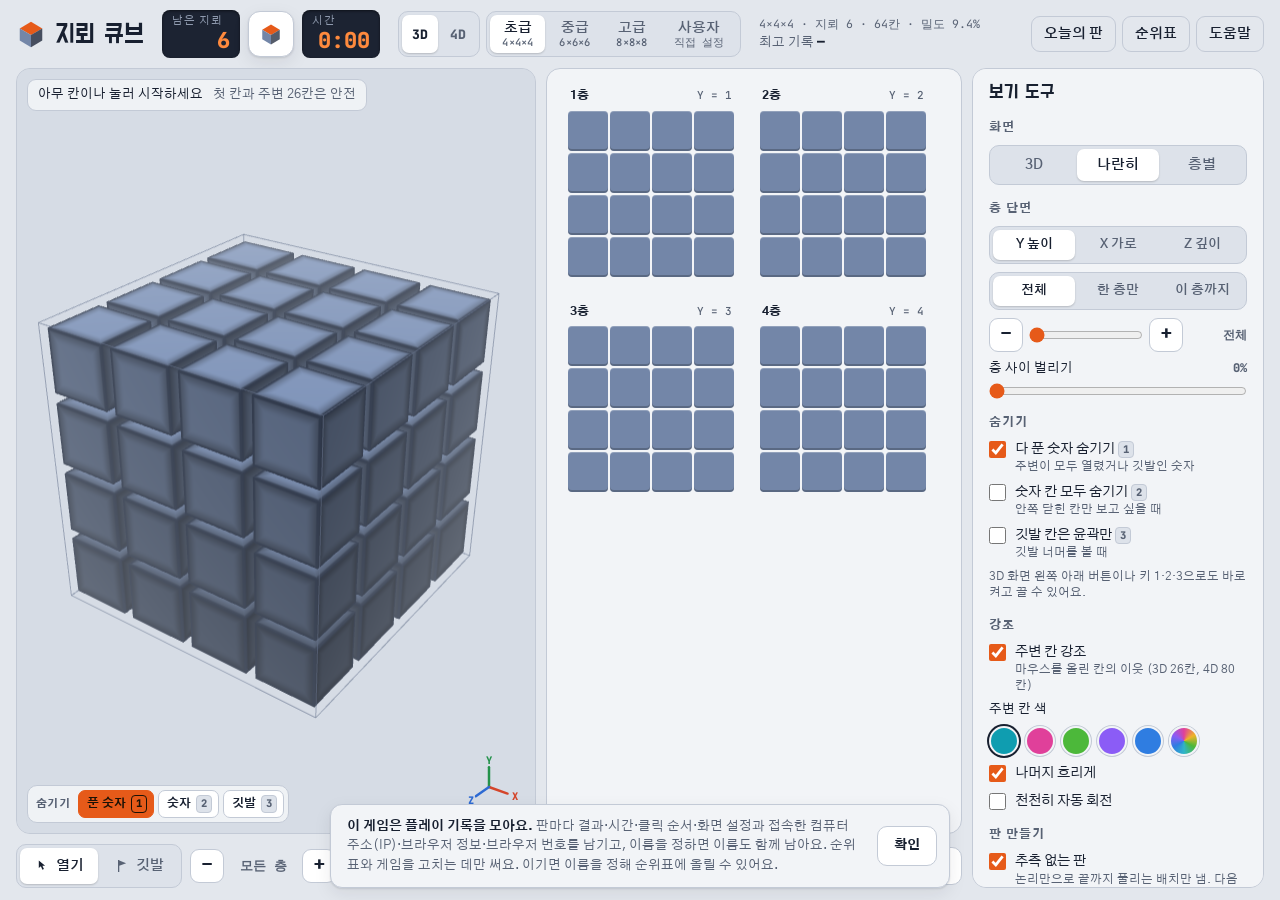
==== minesweeper-3d/index.html @ fe38a9ef "TV 게임기에 게임 목록과 지뢰 큐브 추가 - 게임기를 누르면 Games 목록이 열리고, 목록에서 게임을 누르면 방 위에 화면 가득 띄운다 - 게임이 떠 있는 동안 방 그리기를 멈" ====
<!doctype html>
<html lang="ko">
<head>
  <meta charset="utf-8">
  <meta name="viewport" content="width=device-width, initial-scale=1, viewport-fit=cover">
  <title>지뢰 큐브</title>
  <meta name="description" content="정육면체 칸으로 이뤄진 3차원 지뢰찾기">
  <link rel="icon" href="data:image/svg+xml,%3Csvg xmlns='http://www.w3.org/2000/svg' viewBox='0 0 32 32'%3E%3Cpath fill='%23e65a19' d='M16 3 28 10 16 17 4 10Z'/%3E%3Cpath fill='%237386a8' d='M4 10 16 17V30L4 23Z'/%3E%3Cpath fill='%232a3345' d='M28 10 16 17V30L28 23Z'/%3E%3C/svg%3E">
  <link rel="preconnect" href="https://fonts.googleapis.com">
  <link rel="preconnect" href="https://fonts.gstatic.com" crossorigin>
  <link href="https://fonts.googleapis.com/css2?family=Do+Hyeon&family=Gothic+A1:wght@400;600;800&family=JetBrains+Mono:wght@500;800&display=swap" rel="stylesheet">
  <link rel="stylesheet" href="css/style.css">
  <link rel="stylesheet" href="css/net.css">
</head>
<body>
  <div class="app" id="app">
    <header class="hud">
      <div class="brand">
        <svg class="brand-mark" viewBox="0 0 32 32" aria-hidden="true">
          <path class="bm-top" d="M16 3 28 10 16 17 4 10Z"/>
          <path class="bm-left" d="M4 10 16 17V30L4 23Z"/>
          <path class="bm-right" d="M28 10 16 17V30L28 23Z"/>
        </svg>
        <h1>지뢰 큐브</h1>
      </div>

      <div class="counters">
        <div class="plate" title="남은 지뢰 = 지뢰 수 − 깃발 수">
          <span class="plate-k">남은 지뢰</span>
          <span class="plate-v" id="mines-left">0</span>
        </div>
        <button type="button" class="face" id="btn-new" aria-label="새 게임" title="새 게임 (N)">
          <svg viewBox="0 0 32 32" aria-hidden="true">
            <g class="face-ready"><path d="M16 5 26 11 16 17 6 11Z"/><path d="M6 11 16 17V28L6 22Z"/><path d="M26 11 16 17V28L26 22Z"/></g>
            <g class="face-won"><path d="M7 16.5 13.5 23 25.5 9.5"/></g>
            <g class="face-lost"><path d="M16 4v6M16 22v6M4 16h6M22 16h6M7.5 7.5l4.2 4.2M20.3 20.3l4.2 4.2M24.5 7.5l-4.2 4.2M11.7 20.3l-4.2 4.2"/><circle cx="16" cy="16" r="3.4"/></g>
          </svg>
        </button>
        <div class="plate" title="걸린 시간 (힌트 1회당 +20초)">
          <span class="plate-k">시간</span>
          <span class="plate-v" id="timer">0:00</span>
        </div>
      </div>

      <div class="picker">
        <div class="seg spacesw" role="radiogroup" aria-label="차원" id="spacesw">
          <button type="button" role="radio" data-space="3" id="sp-3">3D</button>
          <button type="button" role="radio" data-space="4" id="sp-4">4D</button>
        </div>
        <div class="levels" role="radiogroup" aria-label="난이도" id="levels">
          <button type="button" role="radio" data-level="easy" data-space="3" id="lv-easy">초급<small>4×4×4</small></button>
          <button type="button" role="radio" data-level="normal" data-space="3" id="lv-normal">중급<small>6×6×6</small></button>
          <button type="button" role="radio" data-level="hard" data-space="3" id="lv-hard">고급<small>8×8×8</small></button>
          <button type="button" role="radio" data-level="custom" data-space="3" id="lv-custom">사용자<small id="custom-dims">직접 설정</small></button>
          <button type="button" role="radio" data-level="h4" data-space="4" id="lv-h4" hidden>4D 초급<small>4×4×4×4</small></button>
          <button type="button" role="radio" data-level="h6" data-space="4" id="lv-h6" hidden>4D 고급<small>6×6×6×6</small></button>
        </div>
      </div>

      <div class="hud-meta">
        <p class="board-line" id="board-line">지뢰 6 · 64칸 · 밀도 9.4%</p>
        <p class="best-line"><span id="best-k">최고 기록</span> <b id="best">—</b></p>
      </div>
      <div class="hud-actions">
        <button type="button" class="ghost-btn daily-btn" id="btn-daily" aria-pressed="false">오늘의 판</button>
        <button type="button" class="ghost-btn" id="btn-records">기록</button>
        <button type="button" class="ghost-btn" id="btn-help">도움말</button>
      </div>
    </header>

    <main class="main" id="main" data-view="3d">
      <div class="stage" id="stage">
        <section class="view3d" id="view3d" aria-label="3D 판">
          <canvas id="gl" aria-label="3D 지뢰찾기 판. 드래그로 회전, 클릭으로 칸 열기"></canvas>
          <div class="overlay" id="overlay" aria-hidden="true"></div>
          <div class="cellinfo" id="cellinfo" aria-live="polite"></div>
          <div class="quickhide" id="quickhide" role="group" aria-label="빠른 숨기기">
            <span class="qh-k">숨기기</span>
            <button type="button" class="qh" data-hide="hideSettled" aria-pressed="false" title="다 푼 숫자 숨기기 (키 1)">푼 숫자<kbd>1</kbd></button>
            <button type="button" class="qh" data-hide="hideNumbers" aria-pressed="false" title="숫자 칸 모두 숨기기 (키 2)">숫자<kbd>2</kbd></button>
            <button type="button" class="qh" data-hide="hideFlags" aria-pressed="false" title="깃발 칸은 윤곽만 (키 3)">깃발<kbd>3</kbd></button>
          </div>
          <div class="nogl" id="nogl" hidden>
            <p><b>이 브라우저에서는 WebGL2를 쓸 수 없어요.</b></p>
            <p>3D 보기 대신 층별 보기로 플레이할 수 있어요.</p>
          </div>
        </section>
        <section class="flat" id="flat" aria-label="층별 펼쳐 보기" hidden></section>
        <div class="linkbar" id="linkbar" role="group" aria-label="임시 깃발 묶기" hidden>
          <span class="lb-text" id="linkbar-text">이을 임시 깃발을 누르세요</span>
          <button type="button" class="qh" data-link="cut" id="lb-cut">연결 끊기</button>
          <button type="button" class="qh" data-link="dissolve" id="lb-dissolve">묶음 풀기</button>
          <button type="button" class="qh" data-link="unmark" id="lb-unmark">임시 깃발 빼기</button>
          <button type="button" class="qh" data-link="cancel" id="lb-cancel">취소<kbd>Esc</kbd></button>
        </div>
      </div>

      <nav class="dock" id="dock" aria-label="플레이 도구">
        <div class="seg seg-mode" role="radiogroup" aria-label="누를 때 동작">
          <button type="button" role="radio" data-mode="open" id="mode-open">
            <svg viewBox="0 0 20 20" aria-hidden="true"><path d="M6 3v9.5l2.6-2.2 1.9 4.4 1.9-.8-1.9-4.3h3.4Z"/></svg>열기</button>
          <button type="button" role="radio" data-mode="flag" id="mode-flag">
            <svg viewBox="0 0 20 20" aria-hidden="true"><path d="M5 2.5h1.6v15H5ZM6.6 3.2l8.6 3.3-8.6 3.3Z"/></svg>깃발</button>
        </div>
        <div class="layer-step" id="dock-layer">
          <button type="button" class="icon-btn" id="dock-layer-dn" aria-label="이전 층">−</button>
          <button type="button" class="layer-chip" id="dock-layer-out">모든 층</button>
          <button type="button" class="icon-btn" id="dock-layer-up" aria-label="다음 층">+</button>
        </div>
        <div class="layer-step w-step" id="dock-w" hidden>
          <button type="button" class="icon-btn" id="dock-w-dn" aria-label="이전 W">−</button>
          <button type="button" class="layer-chip" id="dock-w-out">모든 W</button>
          <button type="button" class="icon-btn" id="dock-w-up" aria-label="다음 W">+</button>
        </div>
        <button type="button" class="tool-btn" id="btn-hint" title="힌트 (H) · 시간 +20초">힌트</button>
        <button type="button" class="tool-btn" id="btn-view" title="3D 시점 초기화 (R)">시점</button>
        <button type="button" class="tool-btn tools-toggle" id="btn-tools" aria-expanded="false" aria-controls="tools">도구</button>
      </nav>

      <aside class="tools" id="tools" aria-label="보기 도구">
        <div class="tools-head">
          <h2>보기 도구</h2>
          <button type="button" class="icon-btn tools-close" id="tools-close" aria-label="닫기">×</button>
        </div>

        <section class="tg">
          <h3>화면</h3>
          <div class="seg" role="radiogroup" aria-label="화면 구성" id="seg-view">
            <button type="button" role="radio" data-view="3d">3D</button>
            <button type="button" role="radio" data-view="split">나란히</button>
            <button type="button" role="radio" data-view="flat">층별</button>
          </div>
        </section>

        <section class="tg" id="tg-w" hidden>
          <h3>4차원 W축</h3>
          <div class="seg seg-sm" role="radiogroup" aria-label="W 큐브 보기" id="seg-wview">
            <button type="button" role="radio" data-wview="all">모든 W</button>
            <button type="button" role="radio" data-wview="near">이 W와 양옆</button>
          </div>
          <div class="layer-row">
            <button type="button" class="icon-btn" id="w-dn" aria-label="이전 W">−</button>
            <input type="range" id="wfocus" min="0" max="3" step="1" value="0" aria-label="W 선택">
            <button type="button" class="icon-btn" id="w-up" aria-label="다음 W">+</button>
            <output id="w-out" for="wfocus">W 1 / 4</output>
          </div>
          <p class="tg-note">W값마다 3D 큐브가 하나씩 있어요. 한 칸의 이웃 80칸은 같은 큐브와 바로 옆 W 큐브(w−1, w+1)의 3×3×3 칸이에요.</p>
        </section>

        <section class="tg">
          <h3>층 단면</h3>
          <div class="seg seg-sm" role="radiogroup" aria-label="층을 나누는 축" id="seg-axis">
            <button type="button" role="radio" data-axis="1">Y 높이</button>
            <button type="button" role="radio" data-axis="0">X 가로</button>
            <button type="button" role="radio" data-axis="2">Z 깊이</button>
          </div>
          <div class="seg seg-sm" role="radiogroup" aria-label="단면 방식" id="seg-slice">
            <button type="button" role="radio" data-slice="all">전체</button>
            <button type="button" role="radio" data-slice="one">한 층만</button>
            <button type="button" role="radio" data-slice="upto">이 층까지</button>
          </div>
          <div class="layer-row">
            <button type="button" class="icon-btn" id="layer-dn" aria-label="이전 층">−</button>
            <input type="range" id="layer" min="0" max="7" step="1" value="0" aria-label="층 선택">
            <button type="button" class="icon-btn" id="layer-up" aria-label="다음 층">+</button>
            <output id="layer-out" for="layer">1 / 8층</output>
          </div>
          <label class="slider" for="explode">
            <span>층 사이 벌리기 <output id="explode-out">0%</output></span>
            <input type="range" id="explode" min="0" max="1.5" step="0.05" value="0">
          </label>
        </section>

        <section class="tg">
          <h3>숨기기</h3>
          <label class="check" for="opt-settled"><input type="checkbox" id="opt-settled">
            <span>다 푼 숫자 숨기기 <kbd>1</kbd><small>주변이 모두 열렸거나 깃발인 숫자</small></span></label>
          <label class="check" for="opt-numbers"><input type="checkbox" id="opt-numbers">
            <span>숫자 칸 모두 숨기기 <kbd>2</kbd><small>안쪽 닫힌 칸만 보고 싶을 때</small></span></label>
          <label class="check" for="opt-flags"><input type="checkbox" id="opt-flags">
            <span>깃발 칸은 윤곽만 <kbd>3</kbd><small>깃발 너머를 볼 때</small></span></label>
          <p class="tg-note">3D 화면 왼쪽 아래 버튼이나 키 1·2·3으로도 바로 켜고 끌 수 있어요.</p>
        </section>

        <section class="tg">
          <h3>강조</h3>
          <label class="check" for="opt-nb"><input type="checkbox" id="opt-nb">
            <span>주변 칸 강조<small>마우스를 올린 칸의 이웃 (3D 26칸, 4D 80칸)</small></span></label>
          <div class="nbcolor">
            <span class="nbc-k" id="nbc-label">주변 칸 색</span>
            <div class="swatches" role="radiogroup" aria-labelledby="nbc-label" id="nb-swatches">
              <button type="button" role="radio" class="sw sw-base" data-color="" title="기본 청록" aria-label="기본 청록"></button>
              <button type="button" role="radio" class="sw" data-color="#e0409a" style="--sw: #e0409a" title="분홍" aria-label="분홍"></button>
              <button type="button" role="radio" class="sw" data-color="#4cb83a" style="--sw: #4cb83a" title="연두" aria-label="연두"></button>
              <button type="button" role="radio" class="sw" data-color="#8b5cf6" style="--sw: #8b5cf6" title="보라" aria-label="보라"></button>
              <button type="button" role="radio" class="sw" data-color="#2f7de1" style="--sw: #2f7de1" title="파랑" aria-label="파랑"></button>
              <label class="sw sw-custom" for="nb-custom" title="직접 고르기"><input type="color" id="nb-custom" value="#0f9db0" aria-label="주변 칸 색 직접 고르기"></label>
            </div>
          </div>
          <label class="check" for="opt-dim"><input type="checkbox" id="opt-dim">
            <span>나머지 흐리게</span></label>
          <label class="check" for="opt-rotate"><input type="checkbox" id="opt-rotate">
            <span>천천히 자동 회전</span></label>
        </section>

        <section class="tg">
          <h3>판 만들기</h3>
          <label class="check" for="opt-noguess"><input type="checkbox" id="opt-noguess">
            <span>추측 없는 판<small>논리만으로 끝까지 풀리는 배치만 냄. 다음 판부터 적용</small></span></label>
        </section>

        <section class="tg keys">
          <h3>조작</h3>
          <dl>
            <dt>왼쪽 클릭</dt><dd>열기 · 숫자 칸은 코드 열기</dd>
            <dt>오른쪽 클릭</dt><dd>깃발</dd>
            <dt>휠 클릭</dt><dd>임시 깃발 (T) · 숫자 칸은 코드 열기</dd>
            <dt>임시 깃발 클릭</dt><dd>열리지 않음 · 다른 임시 깃발을 눌러 묶기</dd>
            <dt>드래그</dt><dd>회전 (오른쪽·Shift 드래그는 이동)</dd>
            <dt>휠</dt><dd>확대·축소</dd>
            <dt>W A S D</dt><dd>카메라 앞뒤·옆 이동 (Q E 아래·위)</dd>
            <dt>[ ]</dt><dd>층 이동</dd>
            <dt>, .</dt><dd>4D에서 W 이동</dd>
            <dt>1 2 3</dt><dd>숨기기: 푼 숫자 · 숫자 · 깃발</dd>
            <dt>길게 누르기</dt><dd>터치에서 깃발</dd>
          </dl>
        </section>
      </aside>
    </main>
  </div>

  <div class="scrim" id="scrim" hidden></div>
  <div class="dialog" id="dialog" role="dialog" aria-modal="true" aria-labelledby="dialog-title" hidden></div>
  <div class="toast" id="toast" role="status" aria-live="polite" hidden></div>

  <script src="js/game.js"></script>
  <script src="js/solver.js"></script>
  <script src="js/render.js"></script>
  <script src="js/flat.js"></script>
  <script>window.MS_BOARD = {"v":"ab3ae53c2f","api":"https://ms3d-board.yoon57296.workers.dev/","verUrl":"version.json"};</script>
  <script src="js/net.js"></script>
  <script src="js/ui.js"></script>
</body>
</html>
---- minesweeper-3d/css/style.css ----
/* Layout: 한 화면 게임 — 위쪽 계기판 띠, 가운데 큐브 무대가 남은 공간을 채우고, 오른쪽에 보기 도구 레일(폰에서는 아래 도크 + 시트). */
:root {
  --bg: #e3e7ed;
  --panel: #f2f4f7;
  --raise: #ffffff;
  --seg: #dde2ea;
  --ink: #182030;
  --muted: #586274;
  --line: #c3cad6;
  --stage: #d6dce5;
  --zero: #e9edf2;
  --cube: #7386a8;
  --accent: #e65a19;
  --on-accent: #1b1206;
  --stripe: #262b36;
  --edge: #2a3345;
  --hot: #ffcc33;
  --nb-base: #0f9db0;
  --nb: var(--nb-pick, var(--nb-base));   /* 사용자가 고른 주변 칸 색이 있으면 그 색 */
  --good: #1b9450;
  --bad: #d22539;
  --badge: #fbfcfd;
  --line-3d: #66728b;
  --axx: #d4452a;
  --axy: #23924a;
  --axz: #2d6ad3;
  --plate: #1c2332;
  --plate-k: #8f9aae;
  --plate-ink: #ff8a3d;
  --n1: #1f5fcf; --n2: #1b863a; --n3: #d22d2d; --n4: #6a3dbf; --n5: #a0501a;
  --n6: #0b8790; --n7: #b2247b; --n8: #3d475b; --n9: #121926;
  /* 임시 깃발 묶음 색 — 깃발 주황, 칸 회청색, 주변 칸 청록과 겹치지 않게 */
  --grp1: #7b4fe0; --grp2: #188a46; --grp3: #cc2f84; --grp4: #9a7b00; --grp5: #1f63d6; --grp6: #1f2633;
  --shadow: 0 1px 2px rgb(20 28 44 / 0.12), 0 6px 18px rgb(20 28 44 / 0.08);

  --f-display: "Do Hyeon", "Gothic A1", "Malgun Gothic", "Apple SD Gothic Neo", sans-serif;
  --f-body: "Gothic A1", "Apple SD Gothic Neo", "Malgun Gothic", system-ui, sans-serif;
  --f-mono: "JetBrains Mono", ui-monospace, "Cascadia Mono", Consolas, monospace;
  --r: 14px;
}
@media (prefers-color-scheme: dark) {
  :root:not([data-theme="light"]) {
    --bg: #0d1117; --panel: #141a22; --raise: #1c232e; --seg: #0f141b; --ink: #e3e8ef; --muted: #96a1b4;
    --line: #283140; --stage: #0f141b; --zero: #18202a; --cube: #4e6288; --accent: #ff7433; --on-accent: #1b1206;
    --stripe: #181b22; --edge: #090c11; --hot: #ffd24a; --nb-base: #2ac3d5; --good: #38c774; --bad: #ff4c5c;
    --badge: #1e2632; --line-3d: #5a6780; --axx: #ff6a4d; --axy: #4fcf7a; --axz: #5c97ff;
    --plate: #070a0e; --plate-k: #6d788c; --plate-ink: #ff8a3d;
    --n1: #6ea8ff; --n2: #5cd581; --n3: #ff6e6e; --n4: #bb98ff; --n5: #ffab5e;
    --n6: #4fd5de; --n7: #ff7cc5; --n8: #c4ccd9; --n9: #ffffff;
    --grp1: #a68bff; --grp2: #4fcf7a; --grp3: #ff6fb5; --grp4: #e0c341; --grp5: #6ea8ff; --grp6: #e3e8ef;
    --shadow: 0 1px 2px rgb(0 0 0 / 0.4), 0 8px 24px rgb(0 0 0 / 0.35);
    color-scheme: dark;
  }
}
:root[data-theme="dark"] {
  --bg: #0d1117; --panel: #141a22; --raise: #1c232e; --seg: #0f141b; --ink: #e3e8ef; --muted: #96a1b4;
  --line: #283140; --stage: #0f141b; --zero: #18202a; --cube: #4e6288; --accent: #ff7433; --on-accent: #1b1206;
  --stripe: #181b22; --edge: #090c11; --hot: #ffd24a; --nb-base: #2ac3d5; --good: #38c774; --bad: #ff4c5c;
  --badge: #1e2632; --line-3d: #5a6780; --axx: #ff6a4d; --axy: #4fcf7a; --axz: #5c97ff;
  --plate: #070a0e; --plate-k: #6d788c; --plate-ink: #ff8a3d;
  --n1: #6ea8ff; --n2: #5cd581; --n3: #ff6e6e; --n4: #bb98ff; --n5: #ffab5e;
  --n6: #4fd5de; --n7: #ff7cc5; --n8: #c4ccd9; --n9: #ffffff;
  --grp1: #a68bff; --grp2: #4fcf7a; --grp3: #ff6fb5; --grp4: #e0c341; --grp5: #6ea8ff; --grp6: #e3e8ef;
  --shadow: 0 1px 2px rgb(0 0 0 / 0.4), 0 8px 24px rgb(0 0 0 / 0.35);
  color-scheme: dark;
}

[hidden] { display: none !important; }
html { height: 100%; box-sizing: border-box; }
*, *::before, *::after { box-sizing: inherit; }
body {
  height: 100%;
  margin: 0;
  overflow: hidden;
  background: var(--bg);
  color: var(--ink);
  font: 400 14px/1.45 var(--f-body);
  -webkit-tap-highlight-color: transparent;
}
button, input, output { font: inherit; color: inherit; }
button { cursor: pointer; }
:focus-visible { outline: 2px solid var(--nb-base); outline-offset: 2px; }

.app {
  height: 100%;
  display: grid;
  grid-template-rows: auto minmax(0, 1fr);
  gap: 10px;
  padding-left: max(16px, env(safe-area-inset-left, 0px));
  padding-right: max(16px, env(safe-area-inset-right, 0px));
  padding-block: 10px 12px;
}

/* ---------- 계기판 ---------- */
.hud {
  display: flex;
  flex-wrap: wrap;
  align-items: center;
  gap: 10px 18px;
}
.brand { display: flex; align-items: center; gap: 9px; }
.brand h1 {
  margin: 0;
  font: 400 26px/1 var(--f-display);
  letter-spacing: 0.01em;
  white-space: nowrap;
}
.brand-mark { width: 30px; height: 30px; }
.bm-top { fill: var(--accent); }
.bm-left { fill: var(--cube); }
.bm-right { fill: var(--edge); opacity: 0.85; }

.counters { display: flex; align-items: center; gap: 8px; }
.plate {
  display: grid;
  gap: 1px;
  padding: 4px 10px 6px;
  border-radius: 8px;
  background: var(--plate);
  box-shadow: inset 0 1px 3px rgb(0 0 0 / 0.5);
  min-width: 78px;
}
.plate-k { font-size: 10.5px; letter-spacing: 0.06em; color: var(--plate-k); }
.plate-v {
  font: 800 22px/1 var(--f-mono);
  color: var(--plate-ink);
  font-variant-numeric: tabular-nums;
  text-align: right;
}
.face {
  width: 46px; height: 46px;
  display: grid; place-items: center;
  border-radius: 12px;
  border: 1px solid var(--line);
  background: var(--raise);
  box-shadow: var(--shadow);
  padding: 0;
}
.face:active { transform: translateY(1px); }
.face svg { width: 28px; height: 28px; }
.face g { display: none; }
.face .face-ready path:nth-child(1) { fill: var(--accent); }
.face .face-ready path:nth-child(2) { fill: var(--cube); }
.face .face-ready path:nth-child(3) { fill: var(--edge); opacity: 0.8; }
.face .face-won path { fill: none; stroke: var(--good); stroke-width: 3.4; stroke-linecap: round; stroke-linejoin: round; }
.face .face-lost path { stroke: var(--bad); stroke-width: 2.6; stroke-linecap: round; }
.face .face-lost circle { fill: var(--bad); }
.face[data-state="ready"] .face-ready, .face[data-state="playing"] .face-ready,
.face[data-state="won"] .face-won, .face[data-state="lost"] .face-lost { display: inline; }

.seg, .levels {
  display: inline-flex;
  padding: 3px;
  gap: 2px;
  border-radius: 10px;
  background: var(--seg);
  border: 1px solid var(--line);
}
.seg button, .levels button {
  border: 0;
  background: transparent;
  border-radius: 7px;
  padding: 6px 11px;
  color: var(--muted);
  font-weight: 600;
  white-space: nowrap;
}
.seg button[aria-checked="true"], .levels button[aria-checked="true"] {
  background: var(--raise);
  color: var(--ink);
  box-shadow: 0 1px 2px rgb(0 0 0 / 0.18);
}
.picker { display: flex; align-items: stretch; gap: 6px; min-width: 0; }
.spacesw button { font: 800 13px var(--f-mono); padding: 6px 10px; }
.spacesw button[data-space="4"][aria-checked="true"] { background: var(--accent); color: var(--on-accent); }
.levels button { display: grid; justify-items: center; line-height: 1.15; padding: 5px 12px; }
.levels small { font: 500 10.5px/1.2 var(--f-mono); color: var(--muted); letter-spacing: 0.02em; }

.hud-meta { display: grid; gap: 1px; font-size: 12.5px; color: var(--muted); }
.hud-meta p { margin: 0; white-space: nowrap; }
.hud-meta b { color: var(--ink); font: 800 13px var(--f-mono); font-variant-numeric: tabular-nums; }
.board-line { font-family: var(--f-mono); font-size: 11.5px; }
.hud-actions { display: flex; gap: 6px; margin-left: auto; }
.ghost-btn {
  border: 1px solid var(--line);
  background: transparent;
  border-radius: 9px;
  padding: 7px 12px;
  font-weight: 600;
}
.ghost-btn:hover { background: var(--raise); }
.daily-btn[aria-pressed="true"] { background: var(--accent); border-color: var(--accent); color: var(--on-accent); }
.daily-btn[aria-pressed="true"]:hover { background: var(--accent); filter: brightness(1.06); }

/* ---------- 본문 ---------- */
.main {
  min-height: 0;
  display: grid;
  gap: 10px;
  grid-template-columns: minmax(0, 1fr) 292px;
  grid-template-rows: minmax(0, 1fr) auto;
  grid-template-areas: "stage tools" "dock tools";
}
.stage {
  grid-area: stage;
  min-height: 0;
  min-width: 0;
  display: grid;
  gap: 10px;
  grid-template-columns: minmax(0, 1fr);
  position: relative;
}
/* 임시 깃발을 골랐을 때 무대 위쪽 가운데에 뜨는 막대 */
.linkbar {
  position: absolute;
  top: 10px; left: 0; right: 0;
  margin-inline: auto;
  width: max-content;
  z-index: 5;
  display: flex; align-items: center; flex-wrap: wrap; justify-content: center; gap: 4px;
  max-width: calc(100% - 20px);
  padding: 5px 6px 5px 12px;
  border-radius: 12px;
  background: var(--panel);
  border: 2px solid var(--hot);
  box-shadow: var(--shadow);
}
.lb-text { font-size: 12.5px; font-weight: 800; margin-right: 4px; }
.stage.linking .cellinfo { top: calc(var(--lbh, 40px) + 18px); }
.main[data-view="split"] .stage { grid-template-columns: minmax(0, 1.25fr) minmax(0, 1fr); }

.view3d {
  position: relative;
  min-height: 0;
  border-radius: var(--r);
  overflow: hidden;
  background: var(--stage);
  border: 1px solid var(--line);
}
.view3d canvas {
  position: absolute;
  inset: 0;
  width: 100%;
  height: 100%;
  display: block;
  touch-action: none;
  cursor: grab;
}
.view3d canvas.on-cell { cursor: pointer; }
.view3d canvas.dragging { cursor: grabbing; }
.overlay { position: absolute; inset: 0; pointer-events: none; overflow: hidden; }
/* 임시 깃발 묶음 연결선: 판 앞뒤 어디서 봐도 보이게 맨 위에 그린다 */
.links { position: absolute; inset: 0; width: 100%; height: 100%; overflow: visible; }
.links .halo { fill: none; stroke: var(--stage); stroke-width: 7; stroke-linecap: round; stroke-linejoin: round; opacity: 0.85; }
.links .ln { fill: none; stroke-width: 3.2; stroke-linecap: round; stroke-linejoin: round; }
.links .dot { stroke: var(--stage); stroke-width: 2; }
.links .far { opacity: 0.35; }
.links .pre { fill: none; stroke: var(--hot); stroke-width: 3; stroke-dasharray: 6 6; stroke-linecap: round; }
.links .c0 { stroke: var(--grp1); } .links .dot.c0 { fill: var(--grp1); }
.links .c1 { stroke: var(--grp2); } .links .dot.c1 { fill: var(--grp2); }
.links .c2 { stroke: var(--grp3); } .links .dot.c2 { fill: var(--grp3); }
.links .c3 { stroke: var(--grp4); } .links .dot.c3 { fill: var(--grp4); }
.links .c4 { stroke: var(--grp5); } .links .dot.c4 { fill: var(--grp5); }
.links .c5 { stroke: var(--grp6); } .links .dot.c5 { fill: var(--grp6); }
.slice-label {
  position: absolute;
  left: 0; top: 0;
  font: 800 12px/1 var(--f-body);
  padding: 4px 7px;
  border-radius: 5px;
  background: var(--accent);
  color: var(--on-accent);
  white-space: nowrap;
}
.w-label {
  position: absolute;
  left: 0; top: 0;
  font: 800 12px/1 var(--f-mono);
  padding: 4px 7px;
  border-radius: 5px;
  background: var(--panel);
  color: var(--ink);
  border: 1px solid var(--line);
  white-space: nowrap;
}
.w-label.on { background: var(--accent); color: var(--on-accent); border-color: var(--accent); }
.gizmo {
  position: absolute;
  right: 8px; bottom: 8px;
  width: 76px; height: 76px;
  overflow: visible;
}
.gz-line { stroke-width: 2.6; stroke-linecap: round; }
.gz-text { font: 800 11px var(--f-mono); text-anchor: middle; paint-order: stroke; stroke: var(--stage); stroke-width: 3px; }
line.gz-x { stroke: var(--axx); } text.gz-x { fill: var(--axx); }
line.gz-y { stroke: var(--axy); } text.gz-y { fill: var(--axy); }
line.gz-z { stroke: var(--axz); } text.gz-z { fill: var(--axz); }
.cellinfo {
  position: absolute;
  left: 10px; top: 10px;
  max-width: calc(100% - 20px);
  padding: 6px 10px;
  border-radius: 9px;
  background: color-mix(in srgb, var(--panel) 90%, transparent);
  border: 1px solid var(--line);
  font-size: 12.5px;
  pointer-events: none;
  display: flex; flex-wrap: wrap; gap: 2px 10px; align-items: baseline;
}
.cellinfo:empty { display: none; }
.cellinfo .xyz { font: 800 12px var(--f-mono); color: var(--muted); font-variant-numeric: tabular-nums; }
.cellinfo .k { color: var(--muted); }
.cellinfo b { font-family: var(--f-mono); font-variant-numeric: tabular-nums; }
.cellinfo .warn { color: var(--bad); font-weight: 800; }
.cellinfo .okay { color: var(--good); font-weight: 800; }
/* 3D 화면 왼쪽 아래: 숨기기 빠른 버튼 */
.quickhide {
  position: absolute;
  left: 10px; bottom: 10px;
  display: flex; align-items: center; gap: 4px;
  padding: 4px;
  border-radius: 10px;
  background: color-mix(in srgb, var(--panel) 90%, transparent);
  border: 1px solid var(--line);
  max-width: calc(100% - 110px);
  flex-wrap: wrap;
}
.qh-k { font-size: 11px; font-weight: 800; color: var(--muted); padding: 0 4px; letter-spacing: 0.04em; }
.qh {
  display: inline-flex; align-items: center; gap: 5px;
  border: 1px solid var(--line);
  background: var(--raise);
  border-radius: 7px;
  padding: 4px 6px 4px 8px;
  font-size: 12px; font-weight: 700;
  white-space: nowrap;
}
.qh[aria-pressed="true"] { background: var(--accent); border-color: var(--accent); color: var(--on-accent); }
kbd {
  display: inline-block;
  min-width: 1.5em;
  padding: 0 4px;
  border-radius: 4px;
  border: 1px solid var(--line);
  background: var(--seg);
  color: var(--muted);
  font: 800 10.5px/1.5 var(--f-mono);
  text-align: center;
}
.qh[aria-pressed="true"] kbd { background: transparent; border-color: currentColor; color: inherit; }
/* 주변 칸 강조 색 고르기 */
.nbcolor { display: grid; gap: 6px; font-size: 13px; }
.swatches { display: flex; flex-wrap: wrap; gap: 6px; }
.sw {
  width: 30px; height: 30px;
  border-radius: 50%;
  border: 2px solid var(--panel);
  box-shadow: 0 0 0 1px var(--line);
  background: var(--sw, var(--nb-base));
  padding: 0;
  position: relative;
}
.sw-base { background: var(--nb-base); }
.sw[aria-checked="true"] { box-shadow: 0 0 0 2px var(--ink); }
.sw-custom {
  display: inline-grid; place-items: center;
  background: conic-gradient(from 0deg, #e0409a, #f0b429, #4cb83a, #2fb5c8, #2f7de1, #8b5cf6, #e0409a);
  cursor: pointer;
  overflow: hidden;
}
.sw-custom input { position: absolute; inset: 0; width: 100%; height: 100%; opacity: 0; cursor: pointer; border: 0; padding: 0; }
.sw-custom.on { box-shadow: 0 0 0 2px var(--ink); }
.sw-custom:focus-within { outline: 2px solid var(--nb-base); outline-offset: 2px; }
.nogl {
  position: absolute; inset: 0;
  display: grid; place-content: center; text-align: center; gap: 4px;
  padding: 24px;
}
.nogl p { margin: 0; }

/* ---------- 층별 보기 ---------- */
.flat {
  min-height: 0;
  min-width: 0;
  overflow: auto;
  scrollbar-gutter: stable;   /* 세로 스크롤바 자리를 늘 비워 둬서 스크롤바가 생겨도 폭이 바뀌지 않게(flat.js fit 참고) */
  border-radius: var(--r);
  background: var(--panel);
  border: 1px solid var(--line);
  touch-action: pan-x pan-y;
}
.flat-wrap {
  --cs: 28px; --fs: 14px;
  display: flex;
  flex-wrap: wrap;
  justify-content: center;
  align-content: flex-start;
  gap: 14px;
  padding: 12px;
}
.flat-wrap.four { flex-direction: column; flex-wrap: nowrap; align-items: stretch; }
.flat-w {
  display: grid;
  gap: 6px;
  padding: 6px 6px 8px;
  border-radius: 12px;
  border: 1px solid var(--line);
}
.flat-w.w-on { background: color-mix(in srgb, var(--nb) 7%, transparent); }
.flat-w.w-focus { border-color: var(--accent); }
.flat-whead {
  justify-self: start;
  display: flex; align-items: baseline; gap: 8px;
  border: 0; background: none; padding: 2px 4px;
  font-size: 12px; color: var(--muted);
}
.flat-whead b { font: 800 14px var(--f-mono); color: var(--ink); }
.flat-whead:hover b { color: var(--accent); }
.flat-wrow { display: flex; flex-wrap: wrap; gap: 10px; justify-content: center; }
.flat-panel {
  display: grid;
  gap: 6px;
  padding: 5px;
  border-radius: 10px;
  border: 1px solid transparent;
}
.flat-panel.active {
  border-color: var(--accent);
  background: color-mix(in srgb, var(--accent) 9%, transparent);
}
.flat-head {
  display: flex; justify-content: space-between; align-items: baseline; gap: 8px;
  border: 0; background: none; padding: 0 2px;
  color: var(--muted); font-size: 12px; text-align: left;
}
.flat-head b { color: var(--ink); font-weight: 800; }
.flat-head span { font: 500 11px var(--f-mono); }
.flat-head:hover b { color: var(--accent); }
.flat-grid { display: grid; gap: 2px; }
.fc {
  width: var(--cs); height: var(--cs);
  display: grid; place-items: center;
  border-radius: 4px;
  font: 800 var(--fs)/1 var(--f-mono);
  user-select: none;
  -webkit-user-select: none;
  cursor: pointer;
  position: relative;
}
.fc.h {
  background: var(--cube);
  box-shadow: inset 0 -2px 0 rgb(0 0 0 / 0.22), inset 0 1px 0 rgb(255 255 255 / 0.22);
}
.fc.f { background: repeating-linear-gradient(135deg, var(--accent) 0 5px, var(--stripe) 5px 8px); }
/* 임시 깃발: 3D와 같은 체크무늬 */
.fc.h.t { background: repeating-conic-gradient(var(--accent) 0 25%, var(--cube) 0 50%) 0 0 / 50% 50%; }
.fc.o { background: var(--badge); box-shadow: inset 0 0 0 1px var(--line); }
.fc.z { background: var(--zero); }
.fc.n1 { color: var(--n1); } .fc.n2 { color: var(--n2); } .fc.n3 { color: var(--n3); }
.fc.n4 { color: var(--n4); } .fc.n5 { color: var(--n5); } .fc.n6 { color: var(--n6); }
.fc.n7 { color: var(--n7); } .fc.n8 { color: var(--n8); } .fc.n9 { color: var(--n9); }
.fc.done { opacity: 0.45; }
.fc.mine, .fc.wrong { background: var(--badge); box-shadow: inset 0 0 0 1px var(--line); }
.fc.mine::after, .fc.boom::after {
  content: ""; width: 46%; height: 46%; border-radius: 50%;
  background: var(--ink);
  box-shadow: 0 0 0 2px var(--badge), 0 0 0 3.5px var(--ink);
}
.fc.boom { background: var(--bad); }
.fc.boom::after { background: var(--badge); box-shadow: 0 0 0 2px var(--bad), 0 0 0 3.5px var(--badge); }
.fc.wrong::after { content: "×"; color: var(--bad); font-size: calc(var(--fs) * 1.5); }
.fc.nb { box-shadow: inset 0 0 0 2px var(--nb); }
.fc.h.nb { background: color-mix(in srgb, var(--cube) 50%, var(--nb)); }
.fc.hov { outline: 3px solid var(--hot); outline-offset: 0; z-index: 1; }
.fc.h.hov { background: color-mix(in srgb, var(--cube) 35%, var(--hot)); }
.fc.dim { opacity: 0.35; }
.fc.h.t.nb, .fc.h.t.hov { background: repeating-conic-gradient(var(--accent) 0 25%, var(--cube) 0 50%) 0 0 / 50% 50%; }
/* 임시 깃발 묶음: 묶음 색 체크무늬와 테두리. 고른 칸은 깜빡인다. */
.fc.g1 { --grp: var(--grp1); } .fc.g2 { --grp: var(--grp2); } .fc.g3 { --grp: var(--grp3); }
.fc.g4 { --grp: var(--grp4); } .fc.g5 { --grp: var(--grp5); } .fc.g6 { --grp: var(--grp6); }
.fc.h.t.g, .fc.h.t.g.nb, .fc.h.t.g.hov {
  background: repeating-conic-gradient(var(--accent) 0 25%, var(--grp) 0 50%) 0 0 / 50% 50%;
  box-shadow: inset 0 0 0 2px var(--grp);
}
.fc.sel { outline: 3px dashed var(--hot); outline-offset: 1px; z-index: 2; animation: hintpulse 0.7s ease-in-out infinite alternate; }
.fc.done.nb { opacity: 0.75; }
.fc[class*="hint-"] { z-index: 2; animation: hintpulse 0.9s ease-in-out infinite alternate; }
.fc.hint-safe, .fc.hint-lucky { box-shadow: 0 0 0 3px var(--good); }
.fc.hint-mine { box-shadow: 0 0 0 3px var(--accent); }
.fc.hint-badflag { box-shadow: 0 0 0 3px var(--bad); }
@keyframes hintpulse { to { transform: scale(1.12); } }

/* ---------- 도크 ---------- */
.dock {
  grid-area: dock;
  display: flex;
  flex-wrap: wrap;
  align-items: center;
  gap: 8px;
}
.seg-mode button { display: inline-flex; align-items: center; gap: 6px; padding: 8px 14px; }
.seg-mode svg { width: 16px; height: 16px; fill: currentColor; }
.seg-mode button[data-mode="flag"][aria-checked="true"] { background: var(--accent); color: var(--on-accent); }
.layer-step { display: inline-flex; align-items: center; gap: 4px; }
.layer-chip {
  min-width: 70px;
  text-align: center;
  font: 800 12.5px var(--f-mono);
  font-variant-numeric: tabular-nums;
  color: var(--muted);
  border: 0;
  background: none;
  padding: 6px 2px;
  border-radius: 6px;
  white-space: nowrap;
}
.layer-chip:hover { color: var(--ink); }
.icon-btn {
  width: 34px; height: 34px;
  display: inline-grid; place-items: center;
  border-radius: 9px;
  border: 1px solid var(--line);
  background: var(--raise);
  font-size: 18px; font-weight: 800; line-height: 1;
  padding: 0;
}
.icon-btn:disabled { opacity: 0.4; cursor: default; }
.tool-btn {
  border: 1px solid var(--line);
  background: var(--raise);
  border-radius: 10px;
  padding: 8px 14px;
  font-weight: 700;
  white-space: nowrap;
}
.tool-btn:hover, .icon-btn:hover:not(:disabled) { border-color: var(--muted); }
#btn-hint { margin-left: auto; }
.tools-toggle, .tools-close { display: none; }

/* ---------- 보기 도구 ---------- */
.tools {
  grid-area: tools;
  min-height: 0;
  overflow-y: auto;
  background: var(--panel);
  border: 1px solid var(--line);
  border-radius: var(--r);
  padding: 14px 16px 18px;
  display: grid;
  align-content: start;
  gap: 16px;
}
.tools-head { display: flex; align-items: center; justify-content: space-between; }
.tools h2 { margin: 0; font: 400 19px/1.1 var(--f-display); }
.tg { display: grid; gap: 8px; }
.tg h3 {
  margin: 0;
  font-size: 11.5px;
  font-weight: 800;
  letter-spacing: 0.08em;
  color: var(--muted);
}
.tg .seg { display: flex; }
.tg .seg button { flex: 1; padding: 6px 4px; }
.seg-sm button { font-size: 12.5px; }
.layer-row { display: grid; grid-template-columns: auto 1fr auto auto; align-items: center; gap: 6px; }
.layer-row output { font: 800 12px var(--f-mono); min-width: 58px; text-align: right; color: var(--muted); font-variant-numeric: tabular-nums; }
input[type="range"] { width: 100%; accent-color: var(--accent); margin: 0; }
.slider { display: grid; gap: 4px; font-size: 13px; }
.slider span { display: flex; justify-content: space-between; }
.slider output { font: 800 12px var(--f-mono); color: var(--muted); }
.tg-note { margin: 0; font-size: 11.5px; color: var(--muted); line-height: 1.45; }
.check { display: grid; grid-template-columns: auto 1fr; gap: 9px; align-items: start; font-size: 13.5px; cursor: pointer; }
.check input { width: 17px; height: 17px; margin: 1px 0 0; accent-color: var(--accent); }
.check small { display: block; font-size: 11.5px; color: var(--muted); line-height: 1.35; }
.keys dl { margin: 0; display: grid; grid-template-columns: auto 1fr; gap: 4px 10px; font-size: 12.5px; }
.keys dt { font-weight: 800; white-space: nowrap; }
.keys dd { margin: 0; color: var(--muted); }

/* ---------- 대화상자 ---------- */
.scrim {
  position: fixed; inset: 0;
  background: rgb(8 12 20 / 0.45);
  z-index: 40;
}
.dialog {
  position: fixed;
  left: 50%; top: 50%;
  transform: translate(-50%, -50%);
  width: min(460px, calc(100vw - 32px));
  max-height: calc(100% - 40px);
  overflow-y: auto;
  z-index: 41;
  background: var(--panel);
  color: var(--ink);
  border: 1px solid var(--line);
  border-radius: 16px;
  box-shadow: var(--shadow);
  padding: 20px 20px 18px;
  display: grid;
  gap: 14px;
}
.dialog h2 { margin: 0; font: 400 26px/1.15 var(--f-display); text-wrap: balance; }
.dialog p { margin: 0; color: var(--muted); }
.dialog .lead { color: var(--ink); }
.dialog .actions { display: flex; flex-wrap: wrap; justify-content: flex-end; gap: 8px; }
.btn {
  border: 1px solid var(--line);
  background: var(--raise);
  border-radius: 10px;
  padding: 9px 16px;
  font-weight: 800;
}
.btn.primary { background: var(--ink); color: var(--bg); border-color: var(--ink); }
.btn.danger { background: var(--bad); color: #ffffff; border-color: var(--bad); }
.stats { display: grid; grid-template-columns: repeat(3, minmax(0, 1fr)); gap: 8px; }
.stats div { background: var(--raise); border: 1px solid var(--line); border-radius: 10px; padding: 8px 10px; display: grid; gap: 2px; }
.stats span { font-size: 11.5px; color: var(--muted); }
.stats b { font: 800 18px/1.1 var(--f-mono); font-variant-numeric: tabular-nums; }
.badge-new { display: inline-block; background: var(--accent); color: var(--on-accent); font-weight: 800; font-size: 12px; padding: 2px 8px; border-radius: 99px; margin-left: 6px; vertical-align: middle; font-family: var(--f-body); }
.form-grid { display: grid; grid-template-columns: repeat(4, minmax(0, 1fr)); gap: 8px; }
.form-grid label { display: grid; gap: 4px; font-size: 12px; color: var(--muted); font-weight: 600; }
.form-grid input {
  width: 100%;
  border: 1px solid var(--line);
  background: var(--raise);
  border-radius: 8px;
  padding: 8px 8px;
  font: 800 16px var(--f-mono);
}
.form-note { font-size: 12.5px; }
.form-note.err { color: var(--bad); }
.table-wrap { overflow-x: auto; }
.rec { width: 100%; border-collapse: collapse; font-size: 13px; }
.rec th, .rec td { text-align: left; padding: 7px 6px; border-bottom: 1px solid var(--line); white-space: nowrap; }
.rec th { font-size: 11.5px; color: var(--muted); font-weight: 800; }
.rec td.num { font-family: var(--f-mono); font-variant-numeric: tabular-nums; text-align: right; }
.rec th.num { text-align: right; }
.rec-h { margin: 14px 0 2px; font-size: 14px; }
.help { display: grid; gap: 10px; font-size: 13.5px; }
.help h3 { margin: 4px 0 0; font-size: 14px; }
.help ul { margin: 0; padding-left: 18px; color: var(--muted); display: grid; gap: 3px; }
.help b { color: var(--ink); }

.toast {
  position: fixed;
  left: 50%;
  bottom: calc(84px + env(safe-area-inset-bottom, 0px));
  transform: translateX(-50%);
  z-index: 50;
  max-width: calc(100vw - 32px);
  background: var(--ink);
  color: var(--bg);
  padding: 9px 16px;
  border-radius: 99px;
  font-weight: 700;
  font-size: 13.5px;
  box-shadow: var(--shadow);
  pointer-events: none;
  text-align: center;
}
.flash { animation: flash 0.5s ease-out; }
@keyframes flash { from { box-shadow: inset 0 0 0 999px rgb(210 37 57 / 0.35); } to { box-shadow: inset 0 0 0 999px rgb(210 37 57 / 0); } }

/* ---------- 좁은 화면 ---------- */
@media (max-width: 1180px) {
  .hud-meta { order: 5; }
  .hud-actions { order: 2; }
  .picker { order: 4; }
}
@media (max-width: 880px) {
  .main {
    grid-template-columns: minmax(0, 1fr);
    grid-template-rows: minmax(0, 1fr) auto;
    grid-template-areas: "stage" "dock";
  }
  .main[data-view="split"] .stage { grid-template-columns: minmax(0, 1fr); grid-template-rows: minmax(0, 1fr) minmax(0, 1fr); }
  .tools {
    position: fixed;
    left: 0; right: 0; bottom: 0;
    max-height: 74%;
    z-index: 30;
    border-radius: 18px 18px 0 0;
    padding-left: max(16px, env(safe-area-inset-left, 0px));
    padding-right: max(16px, env(safe-area-inset-right, 0px));
    padding-bottom: calc(18px + env(safe-area-inset-bottom, 0px));
    transform: translateY(105%);
    visibility: hidden;
    transition: transform 0.22s ease, visibility 0s linear 0.22s;
    box-shadow: var(--shadow);
  }
  .tools.open { transform: none; visibility: visible; transition: transform 0.22s ease; }
  .tools-toggle, .tools-close { display: inline-grid; }
  .tools-toggle { display: inline-block; }
  .keys { display: none; }
}
@media (max-width: 640px) {
  .app { gap: 8px; padding-block: 8px 10px; }
  .hud { gap: 8px 10px; }
  .brand h1 { font-size: 22px; }
  .brand-mark { width: 24px; height: 24px; }
  .counters { order: 3; width: 100%; justify-content: space-between; }
  .plate { min-width: 0; flex: 1; }
  .picker { width: 100%; }
  .levels { flex: 1; min-width: 0; }
  .levels button { flex: 1; padding: 5px 2px; font-size: 13px; }
  .levels small { font-size: 9.5px; }
  .spacesw button { padding: 6px 7px; }
  .dock.four { flex-wrap: wrap; }
  .quickhide { max-width: calc(100% - 96px); gap: 3px; }
  .qh-k { display: none; }
  .qh { padding: 4px 5px 4px 7px; font-size: 11.5px; }
  .hud-meta { display: none; }
  .ghost-btn { padding: 6px 10px; }
  .dock { gap: 5px; flex-wrap: nowrap; }
  .seg-mode button { padding: 8px 8px; gap: 4px; }
  .seg-mode svg { width: 14px; height: 14px; }
  .tool-btn { padding: 8px 9px; }
  .layer-step { gap: 2px; min-width: 0; }
  .layer-chip { min-width: 48px; font-size: 11px; padding-inline: 0; }
  .icon-btn { width: 30px; height: 32px; }
  #btn-view { display: none; }
  .form-grid { grid-template-columns: repeat(2, minmax(0, 1fr)); }
  .stats b { font-size: 16px; }
}
@media (max-width: 400px) {
  .seg-mode svg { display: none; }
  .seg-mode button { padding: 8px 10px; }
}
@media (prefers-reduced-motion: reduce) {
  .fc[class*="hint-"] { animation: none; }
  .flash { animation: none; }
  .tools { transition: none; }
}
---- minesweeper-3d/css/net.css ----
/* 같은 네트워크 순위표(js/net.js). 순위표 서버가 게임 페이지에 끼워 넣을 때만 실린다. */
.net-line {
  display: flex;
  flex-wrap: wrap;
  align-items: center;
  justify-content: space-between;
  gap: 8px 10px;
  padding: 10px 12px;
  border-radius: 10px;
  background: var(--raise);
  border: 1px dashed var(--line);
}
.net-line:empty { display: none; }
.dialog .net-msg { font-size: 13px; color: var(--muted); }
.dialog .net-msg:empty { display: none; }
.dialog .net-msg.ok { color: var(--ink); }
.dialog .net-msg.err { color: var(--bad); }
.net-msg b { font: 800 15px var(--f-mono); color: var(--accent); }
.net-who { font-weight: 800; color: var(--ink); }
.net-line .net-msg { flex: 1 1 200px; min-width: 0; }
.net-name { display: grid; gap: 4px; font-size: 12px; color: var(--muted); font-weight: 600; flex: 1 1 100%; }
.net-row { display: flex; gap: 6px; }
.net-row input {
  flex: 1;
  min-width: 0;
  border: 1px solid var(--line);
  background: var(--panel);
  color: var(--ink);
  border-radius: 8px;
  padding: 8px 10px;
  font: 600 15px var(--f-body);
}
.dialog .net-note { font-size: 12px; }
.net-me { display: grid; gap: 4px; }
.net-me .net-row input { background: var(--raise); }
.net-tabs { display: flex; flex-wrap: wrap; }
.net-tabs button { flex: 1 1 auto; font-size: 12.5px; padding: 6px 8px; }
.net-rank tr.me td { background: color-mix(in srgb, var(--accent) 16%, transparent); font-weight: 800; }
.net-rank td small { color: var(--muted); font-size: 11px; font-weight: 600; }
.net-rank td:first-child { width: 3em; }
.rec-h small { color: var(--muted); font-weight: 600; font-size: 12px; }
.net-empty { font-size: 13px; padding: 8px 0 2px; }
.dialog .net-foot { font-size: 12px; line-height: 1.5; }
.net-foot a { color: var(--accent); font-family: var(--f-mono); }
.net-foot b { font-family: var(--f-mono); color: var(--ink); }
/* 업데이트 알림: 화면 위 가운데에 떠 있는 띠. 대화상자(z 41)보다 위 */
.net-update {
  position: fixed;
  left: 50%;
  top: max(10px, env(safe-area-inset-top, 0px));
  transform: translateX(-50%);
  z-index: 45;
  width: min(560px, calc(100vw - 24px));
  display: flex;
  align-items: center;
  gap: 10px 14px;
  padding: 10px 12px 10px 16px;
  border-radius: 12px;
  background: var(--accent);
  color: var(--on-accent);
  box-shadow: var(--shadow);
  font-size: 13.5px;
  line-height: 1.45;
}
.net-update p { margin: 0; flex: 1; min-width: 0; }
.net-update .btn { flex: none; background: var(--on-accent); color: var(--accent); border-color: var(--on-accent); }
/* 처음 들어온 브라우저에 한 번 띄우는 기록 안내. 아래 가운데 */
.net-notice {
  position: fixed;
  left: 50%;
  bottom: max(12px, env(safe-area-inset-bottom, 0px));
  transform: translateX(-50%);
  z-index: 44;
  width: min(620px, calc(100vw - 24px));
  display: flex;
  align-items: center;
  gap: 10px 14px;
  padding: 12px 12px 12px 16px;
  border-radius: 12px;
  background: var(--panel);
  color: var(--ink);
  border: 1px solid var(--line);
  box-shadow: var(--shadow);
  font-size: 13px;
  line-height: 1.5;
}
.net-notice p { margin: 0; flex: 1; min-width: 0; color: var(--muted); }
.net-notice b { color: var(--ink); }
.net-notice .btn { flex: none; }
@media (max-width: 520px) { .net-notice, .net-update { flex-direction: column; align-items: stretch; } }
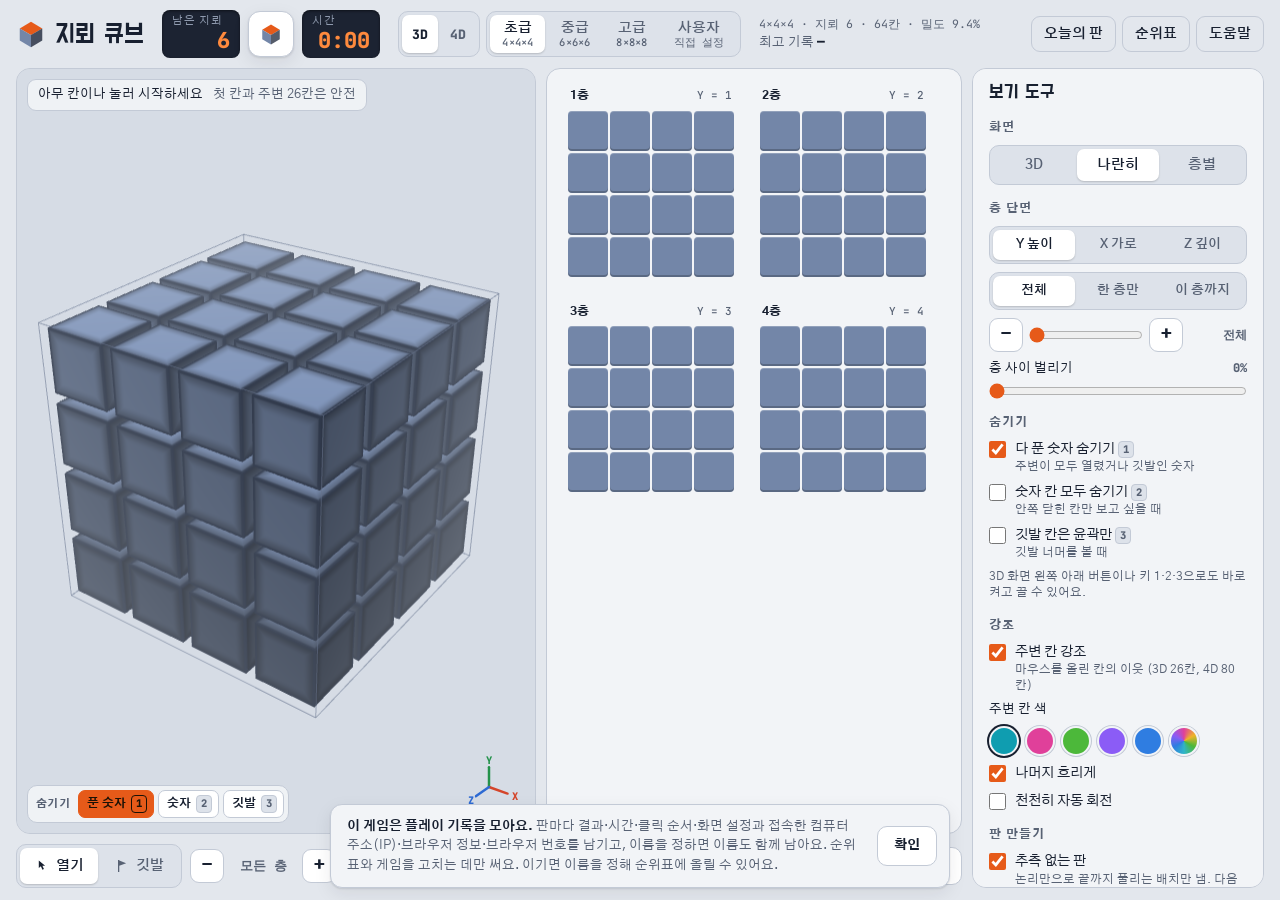
==== commit 57ebe962: "TV 게임 화면에서 따로 열리는 순위표 링크 빼기 - 방의 TV 위쪽 줄에서 '순위표 ↗' 링크를 뺐다. 순위는 게임 안 '순위표' 창에서 본다 - 지뢰 큐브: 게임 안 순위표 창" ====
--- a/minesweeper-3d/index.html
+++ b/minesweeper-3d/index.html
@@ -237,7 +237,7 @@
   <script src="js/solver.js"></script>
   <script src="js/render.js"></script>
   <script src="js/flat.js"></script>
-  <script>window.MS_BOARD = {"v":"ab3ae53c2f","api":"https://ms3d-board.yoon57296.workers.dev/","verUrl":"version.json"};</script>
+  <script>window.MS_BOARD = {"v":"9120f332f1","api":"https://ms3d-board.yoon57296.workers.dev/","verUrl":"version.json"};</script>
   <script src="js/net.js"></script>
   <script src="js/ui.js"></script>
 </body>
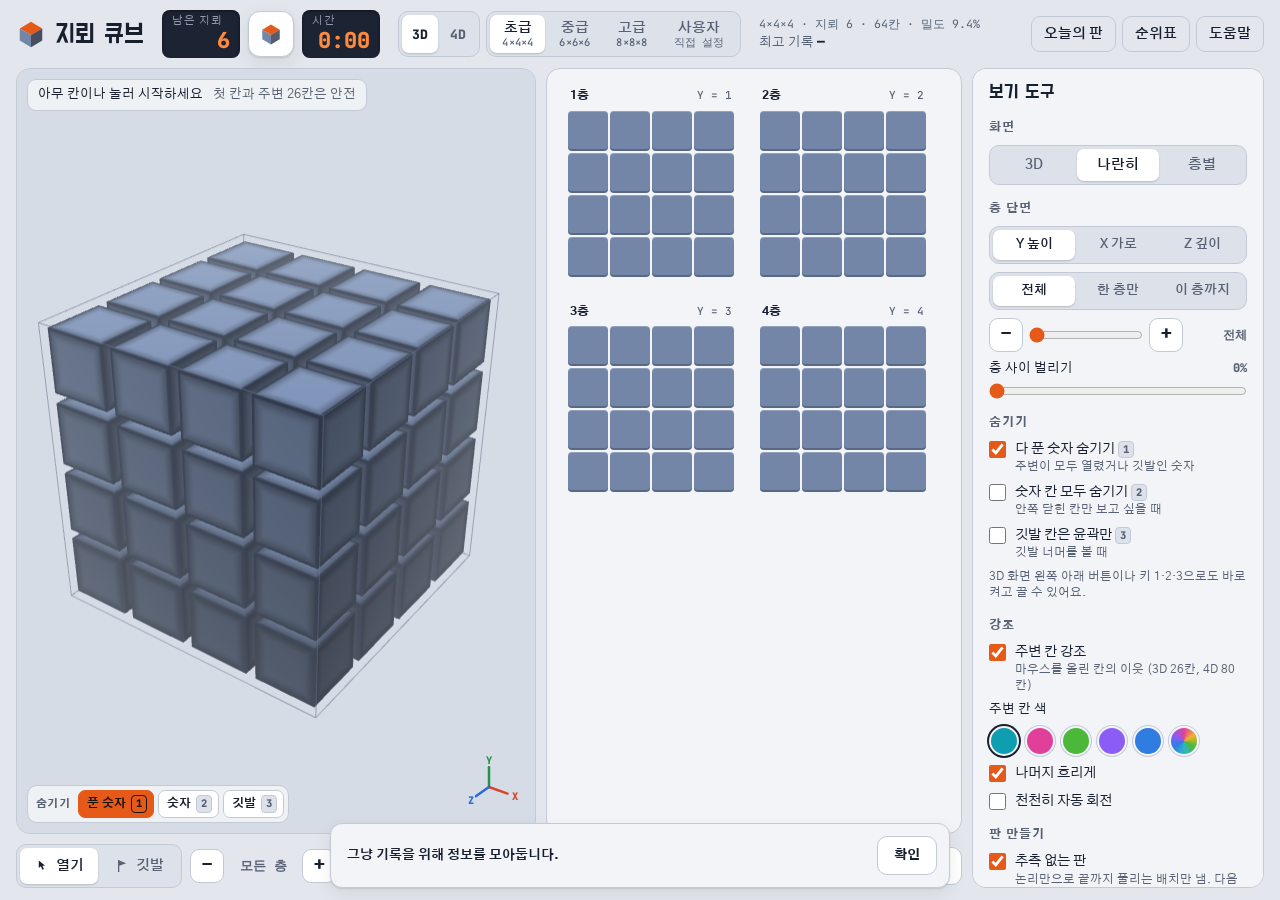
==== commit d08a5b9a: "지뢰 큐브: 기록 안내를 한 줄로 바꾸기 - 처음 들어올 때 뜨는 안내와 순위표 창 설명을 "그냥 기록을 위해 정보를 모아둡니다." 한 줄로 줄였다  Co-Authored-By: " ====
--- a/minesweeper-3d/index.html
+++ b/minesweeper-3d/index.html
@@ -237,7 +237,7 @@
   <script src="js/solver.js"></script>
   <script src="js/render.js"></script>
   <script src="js/flat.js"></script>
-  <script>window.MS_BOARD = {"v":"9120f332f1","api":"https://ms3d-board.yoon57296.workers.dev/","verUrl":"version.json"};</script>
+  <script>window.MS_BOARD = {"v":"38ffe8db8b","api":"https://ms3d-board.yoon57296.workers.dev/","verUrl":"version.json"};</script>
   <script src="js/net.js"></script>
   <script src="js/ui.js"></script>
 </body>
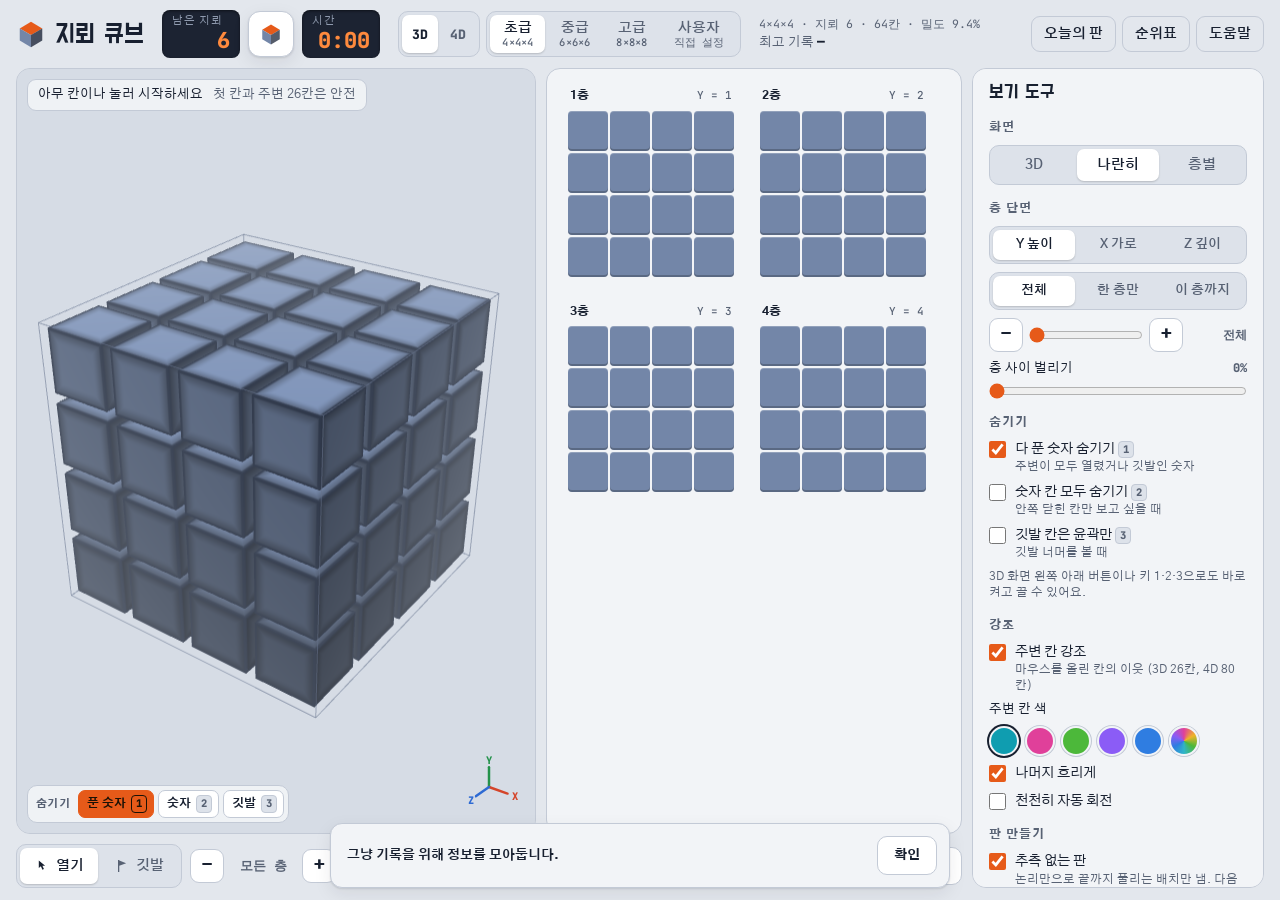
==== commit 2a55e532: "지뢰 큐브: 순위표 창 위 설명을 합니다체로 Co-Authored-By: Claude Opus 5.5 <noreply@anthropic.com>" ====
--- a/minesweeper-3d/index.html
+++ b/minesweeper-3d/index.html
@@ -237,7 +237,7 @@
   <script src="js/solver.js"></script>
   <script src="js/render.js"></script>
   <script src="js/flat.js"></script>
-  <script>window.MS_BOARD = {"v":"38ffe8db8b","api":"https://ms3d-board.yoon57296.workers.dev/","verUrl":"version.json"};</script>
+  <script>window.MS_BOARD = {"v":"79a536867e","api":"https://ms3d-board.yoon57296.workers.dev/","verUrl":"version.json"};</script>
   <script src="js/net.js"></script>
   <script src="js/ui.js"></script>
 </body>
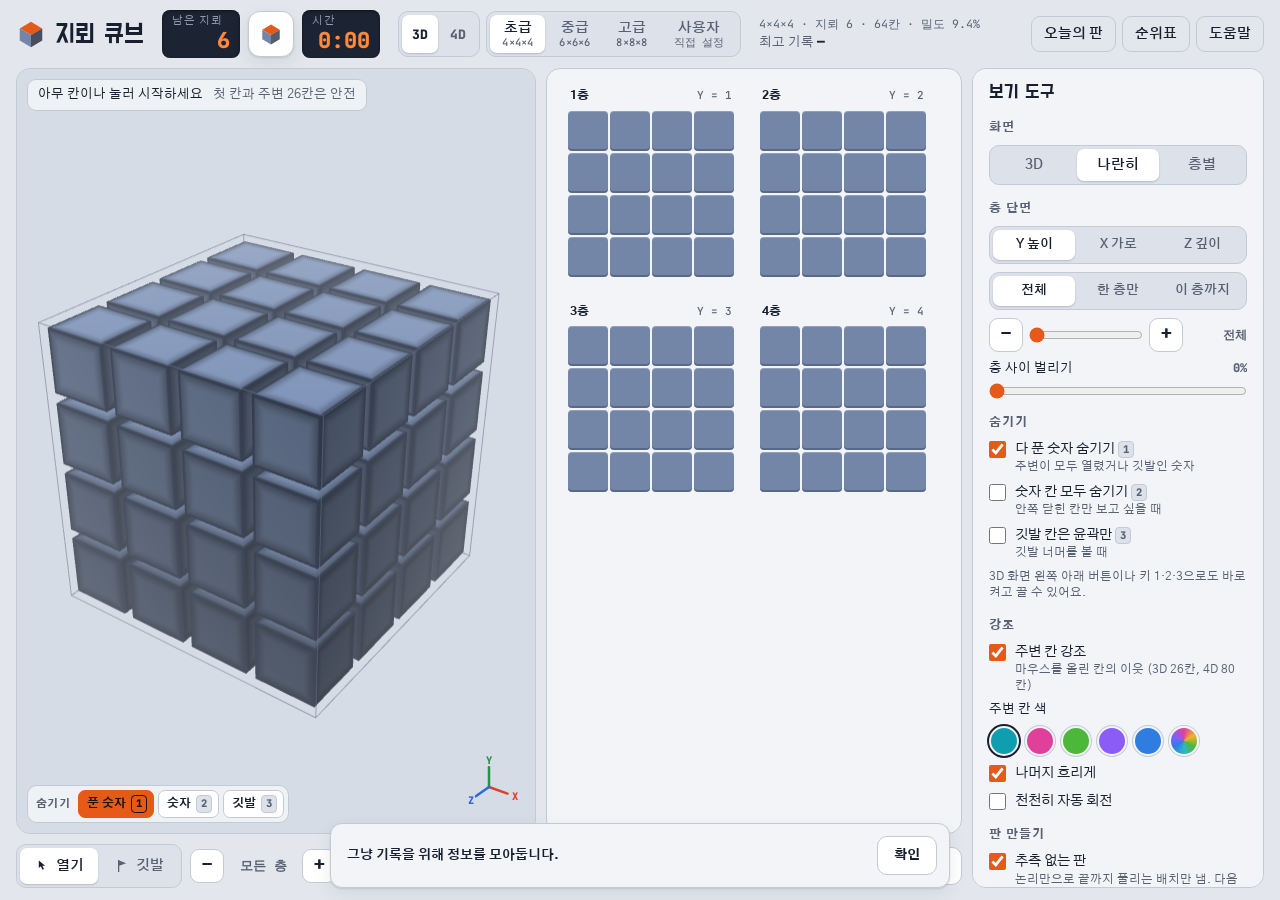
==== commit 90759ba6: "지뢰 큐브: 순위표 창 맨 아래 주소 앞의 ':' 빼고 주소를 다음 줄로 Co-Authored-By: Claude Opus 5.5 <noreply@anthropic.com>" ====
--- a/minesweeper-3d/index.html
+++ b/minesweeper-3d/index.html
@@ -237,7 +237,7 @@
   <script src="js/solver.js"></script>
   <script src="js/render.js"></script>
   <script src="js/flat.js"></script>
-  <script>window.MS_BOARD = {"v":"79a536867e","api":"https://ms3d-board.yoon57296.workers.dev/","verUrl":"version.json"};</script>
+  <script>window.MS_BOARD = {"v":"e6c511e0f8","api":"https://ms3d-board.yoon57296.workers.dev/","verUrl":"version.json"};</script>
   <script src="js/net.js"></script>
   <script src="js/ui.js"></script>
 </body>
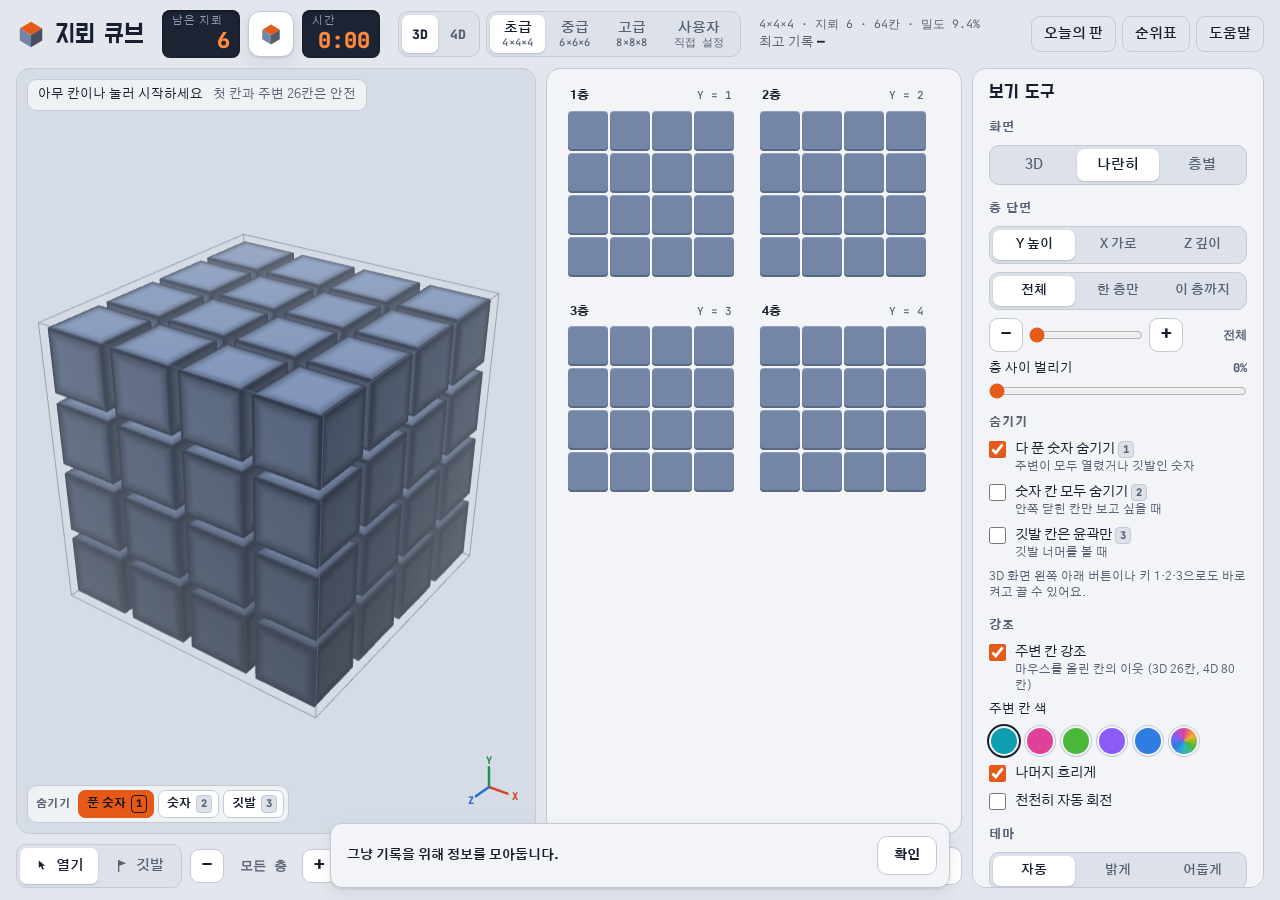
==== commit f09b0f6f: "지뢰 큐브: 보기 도구에 테마(자동·밝게·어둡게) 추가 - 자동은 기기의 다크 모드 설정을 따르고, 고른 값은 브라우저에 저장한다 - 3D 판 색도 같이 바뀐다  Co-Author" ====
--- a/minesweeper-3d/index.html
+++ b/minesweeper-3d/index.html
@@ -204,6 +204,15 @@
         </section>
 
         <section class="tg">
+          <h3>테마</h3>
+          <div class="seg seg-sm" role="radiogroup" aria-label="화면 밝기" id="seg-theme">
+            <button type="button" role="radio" data-tm="auto">자동</button>
+            <button type="button" role="radio" data-tm="light">밝게</button>
+            <button type="button" role="radio" data-tm="dark">어둡게</button>
+          </div>
+        </section>
+
+        <section class="tg">
           <h3>판 만들기</h3>
           <label class="check" for="opt-noguess"><input type="checkbox" id="opt-noguess">
             <span>추측 없는 판<small>논리만으로 끝까지 풀리는 배치만 냄. 다음 판부터 적용</small></span></label>
@@ -237,7 +246,7 @@
   <script src="js/solver.js"></script>
   <script src="js/render.js"></script>
   <script src="js/flat.js"></script>
-  <script>window.MS_BOARD = {"v":"e6c511e0f8","api":"https://ms3d-board.yoon57296.workers.dev/","verUrl":"version.json"};</script>
+  <script>window.MS_BOARD = {"v":"bc07531e3b","api":"https://ms3d-board.yoon57296.workers.dev/","verUrl":"version.json"};</script>
   <script src="js/net.js"></script>
   <script src="js/ui.js"></script>
 </body>
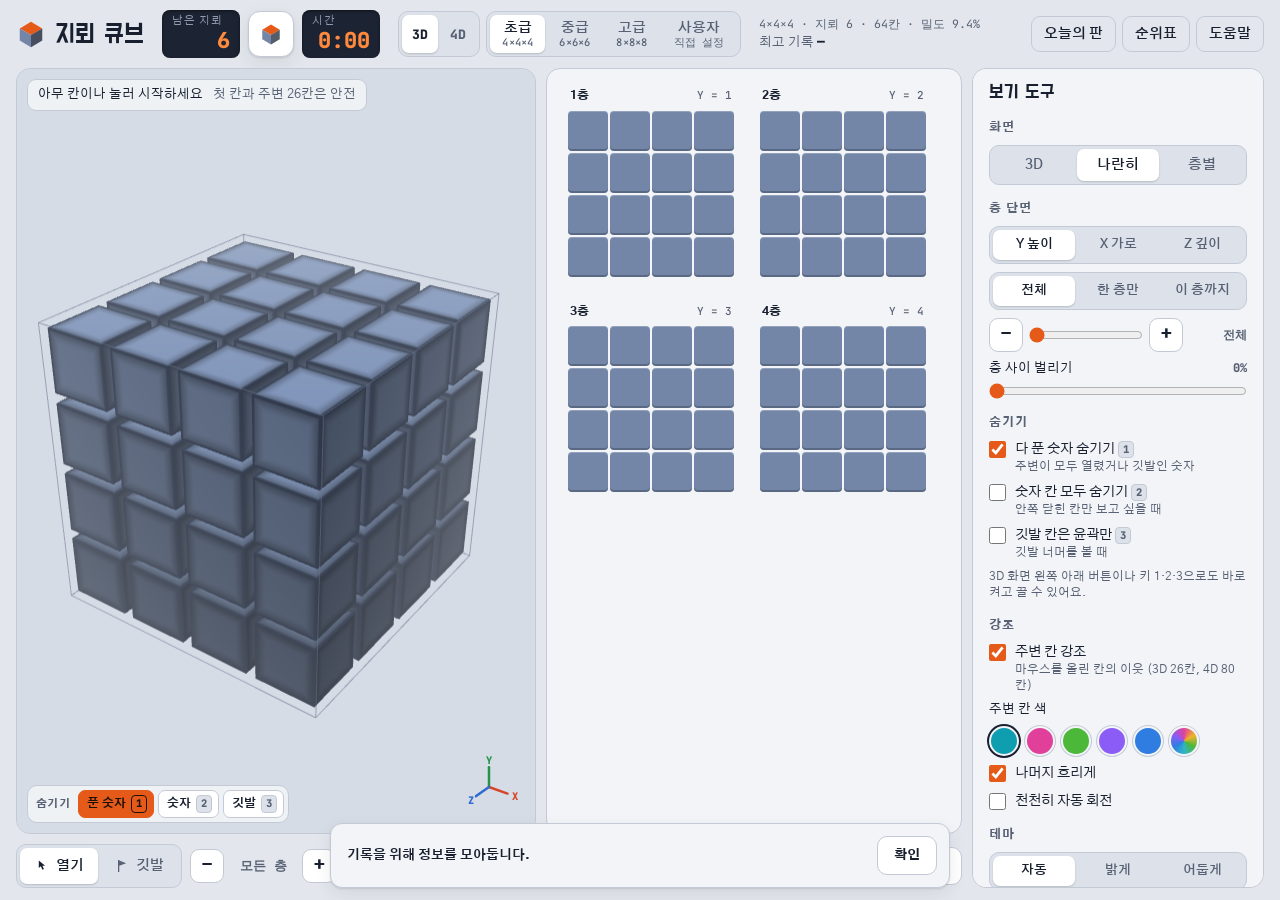
==== commit 7cc77ce4: "지뢰 큐브: 기록 안내 문구에서 '그냥' 빼기 Co-Authored-By: Claude Opus 5.5 <noreply@anthropic.com>" ====
--- a/minesweeper-3d/index.html
+++ b/minesweeper-3d/index.html
@@ -246,7 +246,7 @@
   <script src="js/solver.js"></script>
   <script src="js/render.js"></script>
   <script src="js/flat.js"></script>
-  <script>window.MS_BOARD = {"v":"bc07531e3b","api":"https://ms3d-board.yoon57296.workers.dev/","verUrl":"version.json"};</script>
+  <script>window.MS_BOARD = {"v":"cc21a70b3f","api":"https://ms3d-board.yoon57296.workers.dev/","verUrl":"version.json"};</script>
   <script src="js/net.js"></script>
   <script src="js/ui.js"></script>
 </body>
